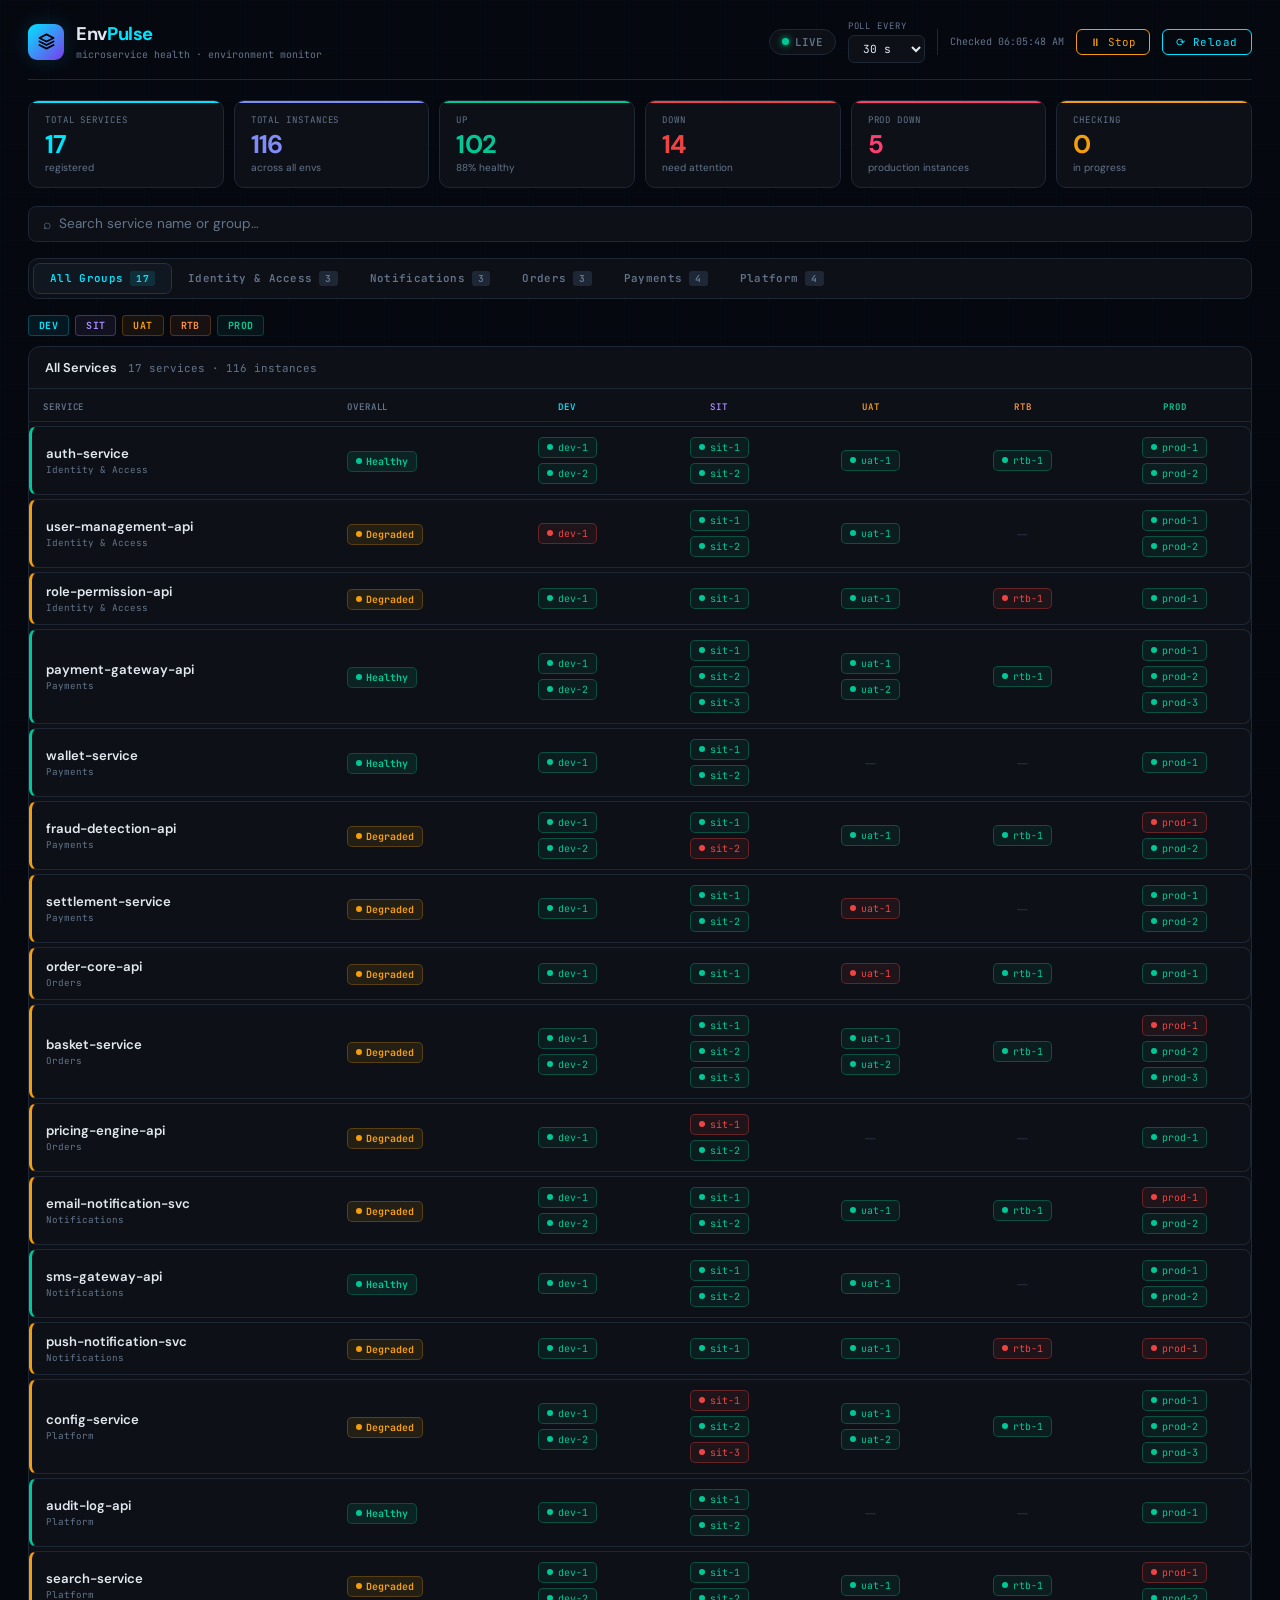
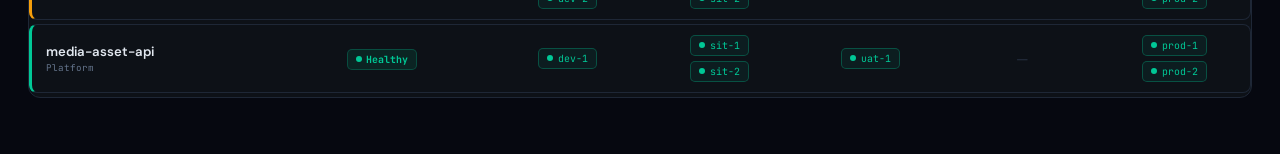
==== section/env.html @ 27e43177 "Create env.html" ====
<!DOCTYPE html>
<html lang="en">
<head>
  <meta charset="UTF-8"/>
  <meta name="viewport" content="width=device-width, initial-scale=1.0"/>
  <title>EnvPulse — Microservice Environment Dashboard</title>
  <link href="https://fonts.googleapis.com/css2?family=JetBrains+Mono:wght@400;500;600;700&family=DM+Sans:wght@300;400;500;700&display=swap" rel="stylesheet"/>
  <style>
/* ============================================================
   EnvPulse — Microservice Environment Dashboard
   env-dashboard.css
   ============================================================ */

/* ── Reset ──────────────────────────────────────────────── */
*, *::before, *::after { box-sizing: border-box; margin: 0; padding: 0; }

/* ── Design Tokens ──────────────────────────────────────── */
:root {
  --bg:       #060810;
  --surface:  #0d1117;
  --surface2: #111720;
  --surface3: #0a0e18;
  --border:   #1e2736;
  --border2:  #263142;
  --accent:   #00e5ff;
  --accent2:  #7c3aed;
  --success:  #00c896;
  --warn:     #f59e0b;
  --danger:   #ef4444;
  --critical: #ff3d71;
  --text:     #e2e8f0;
  --muted:    #64748b;
  --glow:     0 0 20px rgba(0,229,255,0.15);

  /* env accent colours */
  --dev:  #00e5ff;
  --sit:  #a78bfa;
  --uat:  #f59e0b;
  --rtb:  #fb923c;
  --prod: #00c896;
}

/* ── Base ───────────────────────────────────────────────── */
html { scroll-behavior: smooth; }
body {
  font-family: 'DM Sans', sans-serif;
  background: var(--bg);
  color: var(--text);
  min-height: 100vh;
  overflow-x: hidden;
}
body::before {
  content: ''; position: fixed; inset: 0;
  background-image:
    linear-gradient(rgba(0,229,255,0.016) 1px, transparent 1px),
    linear-gradient(90deg, rgba(0,229,255,0.016) 1px, transparent 1px);
  background-size: 48px 48px;
  pointer-events: none; z-index: 0;
}

/* ── Layout ─────────────────────────────────────────────── */
.page-wrapper {
  position: relative; z-index: 1;
  max-width: 1700px; margin: 0 auto;
  padding: 0 28px 56px;
}

/* ── Header ─────────────────────────────────────────────── */
header {
  display: flex; align-items: center; justify-content: space-between;
  padding: 20px 0 16px;
  border-bottom: 1px solid var(--border);
  margin-bottom: 20px;
  flex-wrap: wrap; gap: 12px;
}
.header-left  { display: flex; align-items: center; gap: 12px; }
.header-right { display: flex; align-items: center; gap: 12px; flex-wrap: wrap; }
.header-divider { width:1px; height:26px; background:var(--border); flex-shrink:0; }

.logo-mark {
  width: 36px; height: 36px; border-radius: 9px;
  background: linear-gradient(135deg, var(--accent), var(--accent2));
  display: flex; align-items: center; justify-content: center;
  color: #000; box-shadow: var(--glow); flex-shrink: 0;
}
h1 { font-size: 1.15rem; font-weight: 700; letter-spacing: -0.02em; }
h1 span { color: var(--accent); }
.header-subtitle {
  font-family: 'JetBrains Mono', monospace;
  font-size: 0.62rem; color: var(--muted); margin-top: 2px;
}

/* ── Live indicator ─────────────────────────────────────── */
.live-pill {
  display: flex; align-items: center; gap: 6px;
  font-family: 'JetBrains Mono', monospace;
  font-size: 0.68rem; font-weight: 600;
  padding: 5px 12px; border-radius: 100px;
  border: 1px solid var(--border);
  background: var(--surface); color: var(--muted);
}
.live-pill .dot {
  width: 7px; height: 7px; border-radius: 50%;
  background: var(--success); box-shadow: 0 0 6px var(--success);
  animation: livepulse 2s infinite;
}
.live-pill.polling .dot { background: var(--warn); box-shadow: 0 0 6px var(--warn); }
@keyframes livepulse { 0%,100%{opacity:1} 50%{opacity:.4} }

.last-updated {
  font-family: 'JetBrains Mono', monospace;
  font-size: 0.63rem; color: var(--muted); white-space: nowrap;
}

/* ── Buttons ────────────────────────────────────────────── */
.btn-refresh {
  font-family: 'JetBrains Mono', monospace; font-size: 0.68rem;
  padding: 5px 13px; border-radius: 6px;
  border: 1px solid var(--accent); background: transparent; color: var(--accent);
  cursor: pointer; transition: all 0.2s; letter-spacing: 0.05em;
}
.btn-refresh:hover    { background: rgba(0,229,255,0.08); box-shadow: var(--glow); }
.btn-refresh.spinning { opacity: 0.45; pointer-events: none; }

.btn-stop {
  font-family: 'JetBrains Mono', monospace; font-size: 0.68rem;
  padding: 5px 13px; border-radius: 6px;
  border: 1px solid var(--warn); background: transparent; color: var(--warn);
  cursor: pointer; transition: all 0.2s;
}
.btn-stop:hover { background: rgba(245,158,11,0.08); }

/* ── Interval select ────────────────────────────────────── */
.filter-group { display: flex; flex-direction: column; gap: 3px; }
.filter-label {
  font-family: 'JetBrains Mono', monospace;
  font-size: 0.56rem; letter-spacing: 0.1em;
  color: var(--muted); text-transform: uppercase;
}
.filter-select {
  background: var(--surface); border: 1px solid var(--border);
  border-radius: 6px; color: var(--text);
  font-family: 'JetBrains Mono', monospace;
  font-size: 0.7rem; padding: 5px 10px;
  outline: none; cursor: pointer;
}
.filter-select:focus { border-color: var(--accent); }

/* ── Summary Strip ──────────────────────────────────────── */
.summary-strip {
  display: grid;
  grid-template-columns: repeat(auto-fit, minmax(148px, 1fr));
  gap: 10px; margin-bottom: 18px;
}
.stat-card {
  background: var(--surface); border: 1px solid var(--border);
  border-radius: 10px; padding: 13px 16px;
  position: relative; overflow: hidden;
  transition: border-color 0.2s, transform 0.2s;
}
.stat-card:hover { border-color: var(--card-color, var(--accent)); transform: translateY(-1px); }
.stat-card::before {
  content: ''; position: absolute; top: 0; left: 0; right: 0; height: 2px;
  background: var(--card-color, var(--accent));
}
.stat-label {
  font-family: 'JetBrains Mono', monospace; font-size: 0.57rem;
  letter-spacing: 0.1em; text-transform: uppercase; color: var(--muted); margin-bottom: 6px;
}
.stat-value { font-size: 1.6rem; font-weight: 700; letter-spacing: -0.03em; line-height: 1; color: var(--card-color, var(--accent)); }
.stat-sub   { font-size: 0.63rem; color: var(--muted); margin-top: 3px; }

/* ── Search ─────────────────────────────────────────────── */
.search-bar {
  display: flex; align-items: center; gap: 8px;
  background: var(--surface); border: 1px solid var(--border);
  border-radius: 8px; padding: 8px 14px; margin-bottom: 16px;
}
.search-bar input {
  flex: 1; background: transparent; border: none; outline: none;
  color: var(--text); font-family: 'DM Sans', sans-serif; font-size: 0.85rem;
}
.search-bar input::placeholder { color: var(--muted); }
.si { color: var(--muted); font-size: 0.9rem; }

/* ── Group Tabs ─────────────────────────────────────────── */
.group-tabs-wrap {
  display: flex; align-items: center; gap: 0;
  background: var(--surface);
  border: 1px solid var(--border);
  border-radius: 10px; padding: 4px;
  margin-bottom: 16px;
  overflow-x: auto;
  scrollbar-width: none;
}
.group-tabs-wrap::-webkit-scrollbar { display: none; }

.group-tab {
  font-family: 'JetBrains Mono', monospace;
  font-size: 0.68rem; font-weight: 600;
  padding: 7px 16px; border-radius: 7px;
  border: none; background: transparent;
  color: var(--muted); cursor: pointer;
  transition: all 0.15s; white-space: nowrap;
  display: flex; align-items: center; gap: 7px;
  letter-spacing: 0.03em;
}
.group-tab:hover { color: var(--text); }
.group-tab.active {
  background: var(--surface2);
  color: var(--accent);
  border: 1px solid var(--border2);
}
.tab-count {
  font-size: 0.6rem; padding: 1px 6px; border-radius: 3px;
  background: var(--border); color: var(--muted);
  font-weight: 700;
}
.group-tab.active .tab-count {
  background: rgba(0,229,255,0.12); color: var(--accent);
}

/* ── Environment header strip ───────────────────────────── */
.env-header-strip {
  display: flex; gap: 6px; margin-bottom: 10px; flex-wrap: wrap;
}
.env-legend-chip {
  font-family: 'JetBrains Mono', monospace;
  font-size: 0.62rem; font-weight: 700;
  padding: 3px 10px; border-radius: 4px;
  border: 1px solid; letter-spacing: 0.04em;
}
.env-dev  { background: rgba(0,229,255,0.07);  border-color: rgba(0,229,255,0.25);  color: var(--dev);  }
.env-sit  { background: rgba(167,139,250,0.07); border-color: rgba(167,139,250,0.3); color: var(--sit);  }
.env-uat  { background: rgba(245,158,11,0.07); border-color: rgba(245,158,11,0.25); color: var(--uat);  }
.env-rtb  { background: rgba(251,146,60,0.07); border-color: rgba(251,146,60,0.25); color: var(--rtb);  }
.env-prod { background: rgba(0,200,150,0.07);  border-color: rgba(0,200,150,0.25);  color: var(--prod); }

/* ── Service Table ──────────────────────────────────────── */
.svc-table-wrap { overflow-x: auto; }

.svc-table {
  width: 100%;
  border-collapse: separate;
  border-spacing: 0 4px;
}

/* thead */
.svc-table thead tr th {
  font-family: 'JetBrains Mono', monospace;
  font-size: 0.57rem; letter-spacing: 0.1em; text-transform: uppercase;
  color: var(--muted); font-weight: 600;
  padding: 8px 14px;
  background: transparent;
  border-bottom: 1px solid var(--border);
  white-space: nowrap; text-align: left;
}
.svc-table thead tr th.env-col { text-align: center; }
.svc-table thead tr th.env-col-dev  { color: var(--dev);  }
.svc-table thead tr th.env-col-sit  { color: var(--sit);  }
.svc-table thead tr th.env-col-uat  { color: var(--uat);  }
.svc-table thead tr th.env-col-rtb  { color: var(--rtb);  }
.svc-table thead tr th.env-col-prod { color: var(--prod); }

/* tbody rows */
.svc-table tbody tr td {
  padding: 10px 14px;
  background: var(--surface);
  border-top: 1px solid var(--border);
  border-bottom: 1px solid var(--border);
  vertical-align: middle;
}
.svc-table tbody tr td:first-child {
  border-left: 1px solid var(--border);
  border-radius: 8px 0 0 8px;
  border-left-width: 3px;
}
.svc-table tbody tr td:last-child {
  border-right: 1px solid var(--border);
  border-radius: 0 8px 8px 0;
}
.svc-table tbody tr:hover td { background: var(--surface2); }

/* Left accent bar on row by overall health */
.svc-table tbody tr.row-healthy td:first-child  { border-left-color: var(--success); }
.svc-table tbody tr.row-degraded td:first-child  { border-left-color: var(--warn); }
.svc-table tbody tr.row-down td:first-child      { border-left-color: var(--danger); }
.svc-table tbody tr.row-unknown td:first-child   { border-left-color: var(--border2); }

/* ── Service name cell ──────────────────────────────────── */
.svc-name-cell { min-width: 200px; }
.svc-name {
  font-weight: 600; font-size: 0.82rem; color: var(--text);
  white-space: nowrap;
}
.svc-group-tag {
  font-family: 'JetBrains Mono', monospace;
  font-size: 0.58rem; color: var(--muted); margin-top: 2px;
}

/* ── Overall health badge ───────────────────────────────── */
.overall-badge {
  font-family: 'JetBrains Mono', monospace;
  font-size: 0.62rem; font-weight: 700;
  padding: 3px 8px; border-radius: 5px;
  display: inline-flex; align-items: center; gap: 4px;
  white-space: nowrap;
}
.badge-healthy  { background: rgba(0,200,150,0.1);  color: var(--success); border: 1px solid rgba(0,200,150,0.25); }
.badge-degraded { background: rgba(245,158,11,0.1); color: var(--warn);    border: 1px solid rgba(245,158,11,0.25); }
.badge-down     { background: rgba(239,68,68,0.1);  color: var(--danger);  border: 1px solid rgba(239,68,68,0.25); }
.badge-unknown  { background: rgba(100,116,139,0.1);color: var(--muted);   border: 1px solid rgba(100,116,139,0.2); }
.badge-dot      { width: 6px; height: 6px; border-radius: 50%; background: currentColor; }
.badge-healthy .badge-dot  { animation: livepulse 2s infinite; }
.badge-degraded .badge-dot { animation: livepulse 1.5s infinite; }

/* ── Environment instance column ────────────────────────── */
.env-col { min-width: 100px; text-align: center; }

.instance-stack {
  display: flex; flex-direction: column; gap: 5px;
  align-items: center; justify-content: center;
}

.instance-chip {
  display: inline-flex; align-items: center; gap: 5px;
  font-family: 'JetBrains Mono', monospace;
  font-size: 0.62rem; padding: 3px 8px;
  border-radius: 5px; border: 1px solid;
  white-space: nowrap; cursor: pointer;
  transition: all 0.15s;
  position: relative;
}

/* instance health states */
.inst-up {
  background: rgba(0,200,150,0.07);
  border-color: rgba(0,200,150,0.3);
  color: var(--success);
}
.inst-up:hover { background: rgba(0,200,150,0.15); }

.inst-down {
  background: rgba(239,68,68,0.08);
  border-color: rgba(239,68,68,0.35);
  color: var(--danger);
}
.inst-down:hover { background: rgba(239,68,68,0.15); }

.inst-checking {
  background: rgba(245,158,11,0.07);
  border-color: rgba(245,158,11,0.3);
  color: var(--warn);
}

.inst-unknown {
  background: rgba(100,116,139,0.07);
  border-color: rgba(100,116,139,0.2);
  color: var(--muted);
}

/* status dot inside chip */
.inst-dot {
  width: 6px; height: 6px; border-radius: 50%;
  background: currentColor; flex-shrink: 0;
}
.inst-up .inst-dot { animation: livepulse 2s infinite; }
.inst-checking .inst-dot { animation: spin 1s linear infinite; border-radius: 0; width: 8px; height: 8px; border: 1.5px solid currentColor; border-top-color: transparent; background: transparent; }

.env-none { color: var(--border2); font-size: 0.9rem; }

/* ── Tooltip ─────────────────────────────────────────────── */
.tooltip-wrap { position: relative; display: inline-flex; }
.tooltip-box {
  display: none;
  position: absolute; bottom: calc(100% + 6px); left: 50%;
  transform: translateX(-50%);
  background: var(--surface2); border: 1px solid var(--border2);
  border-radius: 6px; padding: 7px 10px;
  white-space: nowrap; z-index: 100;
  box-shadow: 0 4px 20px rgba(0,0,0,0.4);
  pointer-events: none;
}
.tooltip-wrap:hover .tooltip-box { display: block; }
.tooltip-name { font-family: 'JetBrains Mono', monospace; font-size: 0.65rem; color: var(--text); font-weight: 600; margin-bottom: 3px; }
.tooltip-url  { font-family: 'JetBrains Mono', monospace; font-size: 0.6rem; color: var(--muted); }
.tooltip-status { font-family: 'JetBrains Mono', monospace; font-size: 0.62rem; margin-top: 3px; }
.tooltip-ok  { color: var(--success); }
.tooltip-err { color: var(--danger);  }
.tooltip-chk { color: var(--warn);    }

/* ── Empty / Loading / Error states ─────────────────────── */
.state-overlay {
  display: flex; flex-direction: column;
  align-items: center; justify-content: center;
  min-height: 280px; gap: 12px;
  color: var(--muted); font-family: 'JetBrains Mono', monospace; font-size: 0.74rem;
}
.spinner {
  width: 24px; height: 24px;
  border: 2px solid var(--border); border-top-color: var(--accent);
  border-radius: 50%; animation: spin 0.7s linear infinite;
}
.retry-btn {
  font-family: 'JetBrains Mono', monospace; font-size: 0.68rem;
  padding: 5px 14px; border-radius: 6px;
  border: 1px solid var(--danger); background: transparent; color: var(--danger); cursor: pointer;
}
.retry-btn:hover { background: rgba(239,68,68,0.08); }

/* ── Table container panel ──────────────────────────────── */
.table-panel {
  background: var(--surface); border: 1px solid var(--border);
  border-radius: 12px; overflow: hidden;
}
.table-toolbar {
  display: flex; align-items: center; justify-content: space-between;
  padding: 12px 16px; border-bottom: 1px solid var(--border);
  flex-wrap: wrap; gap: 8px;
}
.toolbar-title { font-size: 0.8rem; font-weight: 600; color: var(--text); }
.toolbar-title span {
  font-family: 'JetBrains Mono', monospace;
  font-size: 0.68rem; color: var(--muted); font-weight: 400; margin-left: 8px;
}

/* ── Animations ─────────────────────────────────────────── */
@keyframes spin     { to { transform: rotate(360deg); } }
@keyframes rowIn    { from { opacity:0; transform:translateY(5px); } to { opacity:1; transform:none; } }
.svc-table tbody tr { animation: rowIn 0.25s ease both; }

/* ── Responsive ─────────────────────────────────────────── */
@media (max-width: 768px) {
  .page-wrapper { padding: 0 12px 36px; }
  h1 { font-size: 1rem; }
  .stat-value { font-size: 1.35rem; }
}
  </style>
</head>
<body>
<div class="page-wrapper">

  <!-- Header -->
  <header>
    <div class="header-left">
      <div class="logo-mark">
        <svg width="17" height="17" viewBox="0 0 24 24" fill="none" stroke="currentColor" stroke-width="2.5" stroke-linecap="round" stroke-linejoin="round">
          <path d="M12 2L2 7l10 5 10-5-10-5z"/><path d="M2 17l10 5 10-5"/><path d="M2 12l10 5 10-5"/>
        </svg>
      </div>
      <div>
        <h1>Env<span>Pulse</span></h1>
        <div class="header-subtitle">microservice health · environment monitor</div>
      </div>
    </div>
    <div class="header-right">
      <!-- Live pill -->
      <div class="live-pill" id="livePill">
        <span class="dot"></span><span id="liveLabel">LIVE</span>
      </div>

      <!-- Poll interval -->
      <div class="filter-group">
        <label class="filter-label" for="intervalSelect">POLL EVERY</label>
        <select id="intervalSelect" class="filter-select">
          <option value="15000">15 s</option>
          <option value="30000" selected>30 s</option>
          <option value="60000">60 s</option>
          <option value="120000">2 min</option>
          <option value="300000">5 min</option>
        </select>
      </div>

      <div class="header-divider"></div>
      <div class="last-updated" id="lastUpdated">—</div>

      <!-- Poll toggle -->
      <button class="btn-refresh" id="pollToggleBtn" onclick="togglePolling()">⏸ Stop</button>
      <!-- Manual refresh (re-fetches registry) -->
      <button class="btn-refresh" id="refreshBtn" onclick="loadData()">⟳ Reload</button>
    </div>
  </header>

  <!-- Summary cards -->
  <div class="summary-strip" id="summaryStrip"></div>

  <!-- Search -->
  <div class="search-bar">
    <span class="si">⌕</span>
    <input type="text" placeholder="Search service name or group…" oninput="onSearch(this.value)"/>
  </div>

  <!-- Group tabs -->
  <div class="group-tabs-wrap" id="groupTabs">
    <!-- populated by JS -->
  </div>

  <!-- Env legend -->
  <div class="env-header-strip">
    <span class="env-legend-chip env-dev">DEV</span>
    <span class="env-legend-chip env-sit">SIT</span>
    <span class="env-legend-chip env-uat">UAT</span>
    <span class="env-legend-chip env-rtb">RTB</span>
    <span class="env-legend-chip env-prod">PROD</span>
  </div>

  <!-- Table panel -->
  <div id="tablePanel" class="table-panel">
    <div class="state-overlay">
      <div class="spinner"></div>
      <div>Loading service registry…</div>
    </div>
  </div>

</div>
<script>
/* ============================================================
   EnvPulse — Microservice Environment Dashboard
   env-dashboard.js

   Sections:
     1. State & constants
     2. Mock registry API      ← swap for real fetch
     3. Health polling engine
     4. Utilities
     5. Summary strip
     6. Group tabs
     7. Service table renderer
     8. Filters & search
     9. Data loading & init
   ============================================================ */
'use strict';

/* ----------------------------------------------------------
   1. STATE & CONSTANTS
   ---------------------------------------------------------- */
/** Full registry of services from the server API */
let registry       = [];
/** health map: key = `${serviceId}:${env}:${instanceName}` → { status, latencyMs, checkedAt, error } */
const healthMap    = {};
/** Currently selected group tab */
let activeGroup    = '__ALL__';
/** Live search query */
let searchQuery    = '';
/** Polling interval handle */
let pollHandle     = null;
/** Are we currently polling? */
let polling        = false;

const ENV_ORDER = ['dev', 'sit', 'uat', 'rtb', 'prod'];
const ENV_COLOR = { dev:'var(--dev)', sit:'var(--sit)', uat:'var(--uat)', rtb:'var(--rtb)', prod:'var(--prod)' };
const ENV_CLS   = { dev:'env-dev',  sit:'env-sit',  uat:'env-uat',  rtb:'env-rtb',  prod:'env-prod' };

/* ----------------------------------------------------------
   2. MOCK REGISTRY API
   ──────────────────────────────────────────────────────────
   In production replace mockRegistryResponse() with:

     const res = await fetch('/api/services/registry');
     if (!res.ok) throw new Error(`HTTP ${res.status}`);
     return await res.json();

   Expected response shape:
   {
     meta: { fetchedAt: ISO string }
     services: [{
       id:           string,         // unique key
       apiName:      string,         // display name
       apiGroup:     string,         // tab grouping
       instances: [{
         env:          string,       // 'dev'|'sit'|'uat'|'rtb'|'prod'
         instanceName: string,       // e.g. "dev-1", "sit-b"
         healthUrl:    string,       // GET → 200 means healthy
       }]
     }]
   }
   ---------------------------------------------------------- */
function mockRegistryResponse() {
  const svcDefs = [
    /* ── Identity & Access ──────────────────────────────── */
    { id:'iam-auth',    name:'auth-service',          group:'Identity & Access' },
    { id:'iam-user',    name:'user-management-api',   group:'Identity & Access' },
    { id:'iam-role',    name:'role-permission-api',   group:'Identity & Access' },
    /* ── Payments ───────────────────────────────────────── */
    { id:'pay-gateway', name:'payment-gateway-api',   group:'Payments' },
    { id:'pay-wallet',  name:'wallet-service',        group:'Payments' },
    { id:'pay-fraud',   name:'fraud-detection-api',   group:'Payments' },
    { id:'pay-settle',  name:'settlement-service',    group:'Payments' },
    /* ── Orders ─────────────────────────────────────────── */
    { id:'ord-core',    name:'order-core-api',        group:'Orders' },
    { id:'ord-basket',  name:'basket-service',        group:'Orders' },
    { id:'ord-pricing', name:'pricing-engine-api',    group:'Orders' },
    /* ── Notifications ──────────────────────────────────── */
    { id:'notif-email', name:'email-notification-svc',group:'Notifications' },
    { id:'notif-sms',   name:'sms-gateway-api',       group:'Notifications' },
    { id:'notif-push',  name:'push-notification-svc', group:'Notifications' },
    /* ── Platform ───────────────────────────────────────── */
    { id:'plat-config', name:'config-service',        group:'Platform' },
    { id:'plat-audit',  name:'audit-log-api',         group:'Platform' },
    { id:'plat-search', name:'search-service',        group:'Platform' },
    { id:'plat-media',  name:'media-asset-api',       group:'Platform' },
  ];

  // Each service gets a different spread of environments & instances
  const envProfiles = [
    { dev:2, sit:2, uat:1, rtb:1, prod:2 },
    { dev:1, sit:2, uat:1, rtb:0, prod:2 },
    { dev:1, sit:1, uat:1, rtb:1, prod:1 },
    { dev:2, sit:3, uat:2, rtb:1, prod:3 },
    { dev:1, sit:2, uat:0, rtb:0, prod:1 },
  ];
  const suffixes = ['1','2','3','a','b','c','x'];

  const services = svcDefs.map((s, i) => {
    const profile   = envProfiles[i % envProfiles.length];
    const instances = [];
    ENV_ORDER.forEach(env => {
      const count = profile[env] || 0;
      for (let n = 0; n < count; n++) {
        instances.push({
          env,
          instanceName: `${env}-${suffixes[n]}`,
          healthUrl: `https://internal.api/${env}/${s.id}/${suffixes[n]}/health`,
        });
      }
    });
    return { id: s.id, apiName: s.name, apiGroup: s.group, instances };
  });

  return { meta: { fetchedAt: new Date().toISOString() }, services };
}

/* ----------------------------------------------------------
   3. HEALTH POLLING ENGINE
   ──────────────────────────────────────────────────────────
   In production:
   - Replace simulateHealthCheck() with a real fetch() to each healthUrl
   - OR hit a backend aggregator endpoint that batches all health checks
     and returns the healthMap object directly (recommended for CORS)
   ---------------------------------------------------------- */

/**
 * Simulates a health check. Replace with:
 *   const t0  = Date.now();
 *   const res = await fetch(url, { signal: AbortSignal.timeout(5000) });
 *   return { ok: res.ok, latencyMs: Date.now() - t0 };
 */
async function simulateHealthCheck(url) {
  // randomise a realistic latency and occasional failures
  const latency = 30 + Math.floor(Math.random() * 280);
  await new Promise(r => setTimeout(r, latency));
  const rand = Math.random();
  if (rand < 0.06)  return { ok: false, latencyMs: latency, error: 'Connection refused' };
  if (rand < 0.10)  return { ok: false, latencyMs: latency, error: 'Timeout' };
  return { ok: true, latencyMs: latency };
}

/** Run a single health check and update the healthMap */
async function checkInstance(serviceId, env, instanceName, healthUrl) {
  const key = `${serviceId}:${env}:${instanceName}`;
  healthMap[key] = { status: 'checking', latencyMs: null, checkedAt: null, error: null };

  try {
    const result = await simulateHealthCheck(healthUrl);
    healthMap[key] = {
      status:    result.ok ? 'up' : 'down',
      latencyMs: result.latencyMs,
      checkedAt: new Date().toISOString(),
      error:     result.error || null,
    };
  } catch (err) {
    healthMap[key] = { status: 'down', latencyMs: null, checkedAt: new Date().toISOString(), error: err.message };
  }
}

/** Poll all instances concurrently, then re-render */
async function pollAll() {
  if (!registry.length) return;
  document.getElementById('livePill').classList.add('polling');

  const checks = registry.flatMap(svc =>
    svc.instances.map(inst =>
      checkInstance(svc.id, inst.env, inst.instanceName, inst.healthUrl)
    )
  );

  await Promise.allSettled(checks);

  document.getElementById('livePill').classList.remove('polling');
  document.getElementById('lastUpdated').textContent =
    'Checked ' + new Date().toLocaleTimeString([], { hour:'2-digit', minute:'2-digit', second:'2-digit' });

  renderSummary(registry);
  renderActiveGroup();
}

function startPolling(intervalMs) {
  stopPolling();
  polling = true;
  updatePollControls();
  pollAll(); // immediate first run
  pollHandle = setInterval(pollAll, intervalMs);
}

function stopPolling() {
  if (pollHandle) clearInterval(pollHandle);
  pollHandle = null;
  polling = false;
  updatePollControls();
}

function togglePolling() {
  if (polling) { stopPolling(); } else { startPolling(getIntervalMs()); }
}

function getIntervalMs() {
  return parseInt(document.getElementById('intervalSelect').value, 10) || 30000;
}

function updatePollControls() {
  const pill = document.getElementById('livePill');
  const btn  = document.getElementById('pollToggleBtn');
  if (polling) {
    pill.querySelector('.dot').style.background = '';
    btn.textContent = '⏸ Stop';
    btn.className   = 'btn-stop';
  } else {
    pill.querySelector('.dot').style.background = 'var(--muted)';
    btn.textContent = '▶ Poll';
    btn.className   = 'btn-refresh';
  }
}

/* ----------------------------------------------------------
   4. UTILITIES
   ---------------------------------------------------------- */
function healthKey(serviceId, env, instanceName) {
  return `${serviceId}:${env}:${instanceName}`;
}

function getHealth(serviceId, env, instanceName) {
  return healthMap[healthKey(serviceId, env, instanceName)] || { status: 'unknown' };
}

/** Compute overall row health from all instances */
function rowHealth(svc) {
  const statuses = svc.instances.map(i => getHealth(svc.id, i.env, i.instanceName).status);
  if (statuses.every(s => s === 'unknown' || s === 'checking')) return 'unknown';
  if (statuses.some(s => s === 'down'))     return statuses.every(s => s === 'down') ? 'down' : 'degraded';
  if (statuses.some(s => s === 'checking')) return 'degraded';
  return 'healthy';
}

function rowHealthCls(h) {
  return { healthy:'row-healthy', degraded:'row-degraded', down:'row-down', unknown:'row-unknown' }[h] || 'row-unknown';
}

function overallBadgeHtml(h) {
  const map = {
    healthy:  `<span class="overall-badge badge-healthy"><span class="badge-dot"></span>Healthy</span>`,
    degraded: `<span class="overall-badge badge-degraded"><span class="badge-dot"></span>Degraded</span>`,
    down:     `<span class="overall-badge badge-down"><span class="badge-dot"></span>Down</span>`,
    unknown:  `<span class="overall-badge badge-unknown"><span class="badge-dot"></span>Unknown</span>`,
  };
  return map[h] || map.unknown;
}

/* ----------------------------------------------------------
   5. SUMMARY STRIP
   ---------------------------------------------------------- */
function renderSummary(services) {
  const allInst    = services.flatMap(s => s.instances.map(i => getHealth(s.id, i.env, i.instanceName)));
  const total      = allInst.length;
  const up         = allInst.filter(h => h.status === 'up').length;
  const down       = allInst.filter(h => h.status === 'down').length;
  const checking   = allInst.filter(h => h.status === 'checking').length;
  const pct        = total ? Math.round((up / total) * 100) : 0;

  // Group-level health for prod
  const prodInst   = services.flatMap(s => s.instances.filter(i => i.env === 'prod').map(i => getHealth(s.id, i.env, i.instanceName)));
  const prodDown   = prodInst.filter(h => h.status === 'down').length;

  const cards = [
    { label:'TOTAL SERVICES',  value: services.length,        sub:'registered',                    color:'var(--accent)'  },
    { label:'TOTAL INSTANCES', value: total,                  sub:'across all envs',               color:'#818cf8'        },
    { label:'UP',              value: up,                     sub:`${pct}% healthy`,               color:'var(--success)' },
    { label:'DOWN',            value: down,                   sub:'need attention',                 color: down  ? 'var(--danger)' : 'var(--success)' },
    { label:'PROD DOWN',       value: prodDown,               sub:'production instances',           color: prodDown ? 'var(--critical)' : 'var(--success)' },
    { label:'CHECKING',        value: checking,               sub:'in progress',                   color:'var(--warn)'    },
  ];
  document.getElementById('summaryStrip').innerHTML = cards.map(c => `
    <div class="stat-card" style="--card-color:${c.color}">
      <div class="stat-label">${c.label}</div>
      <div class="stat-value">${c.value}</div>
      <div class="stat-sub">${c.sub}</div>
    </div>`).join('');
}

/* ----------------------------------------------------------
   6. GROUP TABS
   ---------------------------------------------------------- */
function renderGroupTabs(services) {
  const groups = ['__ALL__', ...new Set(services.map(s => s.apiGroup).sort())];
  const tabsEl = document.getElementById('groupTabs');
  tabsEl.innerHTML = groups.map(g => {
    const label = g === '__ALL__' ? 'All Groups' : g;
    const count = g === '__ALL__' ? services.length : services.filter(s => s.apiGroup === g).length;
    const act   = g === activeGroup ? 'active' : '';
    return `<button class="group-tab ${act}" onclick="setGroup('${g}')">${label}<span class="tab-count">${count}</span></button>`;
  }).join('');
}

function setGroup(group) {
  activeGroup = group;
  renderGroupTabs(registry);
  renderActiveGroup();
}

/* ----------------------------------------------------------
   7. SERVICE TABLE RENDERER
   ---------------------------------------------------------- */
function renderActiveGroup() {
  let services = activeGroup === '__ALL__'
    ? registry
    : registry.filter(s => s.apiGroup === activeGroup);

  if (searchQuery) {
    const q = searchQuery.toLowerCase();
    services = services.filter(s =>
      s.apiName.toLowerCase().includes(q) || s.apiGroup.toLowerCase().includes(q)
    );
  }

  // Determine which env columns exist in this view
  const presentEnvs = ENV_ORDER.filter(env =>
    services.some(s => s.instances.some(i => i.env === env))
  );

  renderServiceTable(services, presentEnvs);
}

function renderServiceTable(services, envCols) {
  const container = document.getElementById('tablePanel');

  if (!services.length) {
    container.innerHTML = `<div class="state-overlay"><div style="font-size:2rem;opacity:.3">⌀</div><div>No services match your filter</div></div>`;
    return;
  }

  // Column headers
  const envHeaders = envCols.map(env =>
    `<th class="env-col env-col-${env}">${env.toUpperCase()}</th>`
  ).join('');

  const thead = `<thead><tr>
    <th>Service</th>
    <th>Overall</th>
    ${envHeaders}
  </tr></thead>`;

  // Rows
  const tbody = services.map((svc, idx) => {
    const rh = rowHealth(svc);

    const envCells = envCols.map(env => {
      const instances = svc.instances.filter(i => i.env === env);
      if (!instances.length) {
        return `<td class="env-col"><span class="env-none">—</span></td>`;
      }
      const chips = instances.map(inst => instanceChipHtml(svc, inst)).join('');
      return `<td class="env-col"><div class="instance-stack">${chips}</div></td>`;
    }).join('');

    return `<tr class="${rowHealthCls(rh)}" style="animation-delay:${idx * 20}ms">
      <td class="svc-name-cell">
        <div class="svc-name">${svc.apiName}</div>
        <div class="svc-group-tag">${svc.apiGroup}</div>
      </td>
      <td>${overallBadgeHtml(rh)}</td>
      ${envCells}
    </tr>`;
  }).join('');

  // Count for toolbar
  const totalInst = services.flatMap(s => s.instances).length;

  container.innerHTML = `
    <div class="table-toolbar">
      <div class="toolbar-title">
        ${activeGroup === '__ALL__' ? 'All Services' : activeGroup}
        <span>${services.length} service${services.length !== 1 ? 's' : ''} · ${totalInst} instances</span>
      </div>
    </div>
    <div class="svc-table-wrap">
      <table class="svc-table">
        ${thead}
        <tbody>${tbody}</tbody>
      </table>
    </div>`;
}

function instanceChipHtml(svc, inst) {
  const h      = getHealth(svc.id, inst.env, inst.instanceName);
  const status = h.status || 'unknown';
  const cls    = { up:'inst-up', down:'inst-down', checking:'inst-checking', unknown:'inst-unknown' }[status] || 'inst-unknown';
  const icon   = { up:'●', down:'●', checking:'◌', unknown:'○' }[status] || '○';

  const latency = h.latencyMs != null ? `${h.latencyMs}ms` : '—';
  const checkedAt = h.checkedAt ? new Date(h.checkedAt).toLocaleTimeString([], {hour:'2-digit',minute:'2-digit',second:'2-digit'}) : 'not yet';

  return `
    <div class="tooltip-wrap">
      <span class="instance-chip ${cls}">
        <span class="inst-dot"></span>
        ${inst.instanceName}
      </span>
      <div class="tooltip-box">
        <div class="tooltip-name">${inst.instanceName}</div>
        <div class="tooltip-url">${inst.healthUrl}</div>
        <div class="tooltip-status ${status === 'up' ? 'tooltip-ok' : status === 'down' ? 'tooltip-err' : 'tooltip-chk'}">
          ${status.toUpperCase()}${h.latencyMs != null ? ` · ${latency}` : ''}
        </div>
        <div class="tooltip-url">checked: ${checkedAt}</div>
        ${h.error ? `<div class="tooltip-status tooltip-err">${h.error}</div>` : ''}
      </div>
    </div>`;
}

/* ----------------------------------------------------------
   8. FILTERS & SEARCH
   ---------------------------------------------------------- */
function onSearch(val) {
  searchQuery = val;
  renderActiveGroup();
}

/* ----------------------------------------------------------
   9. DATA LOADING & INIT
   ---------------------------------------------------------- */
async function loadData() {
  document.getElementById('refreshBtn').classList.add('spinning');
  try {
    await new Promise(r => setTimeout(r, 500));
    const json = mockRegistryResponse(); // ← replace with real fetch()

    registry = json.services;
    renderSummary(registry);
    renderGroupTabs(registry);
    renderActiveGroup();

    document.getElementById('lastUpdated').textContent =
      'Loaded ' + new Date().toLocaleTimeString([], { hour:'2-digit', minute:'2-digit', second:'2-digit' });

    // Auto-start polling
    startPolling(getIntervalMs());

  } catch(err) {
    document.getElementById('tablePanel').innerHTML = `
      <div class="state-overlay">
        <div style="font-size:2rem">⚠</div>
        <div style="color:var(--danger)">Failed to load registry</div>
        <div style="color:var(--muted);font-size:0.65rem">${err.message}</div>
        <button class="retry-btn" onclick="loadData()">↺ Retry</button>
      </div>`;
  } finally {
    document.getElementById('refreshBtn').classList.remove('spinning');
  }
}

document.addEventListener('DOMContentLoaded', () => {
  document.getElementById('intervalSelect').addEventListener('change', () => {
    if (polling) startPolling(getIntervalMs()); // restart with new interval
  });
  loadData();
});
</script>
</body>
</html>
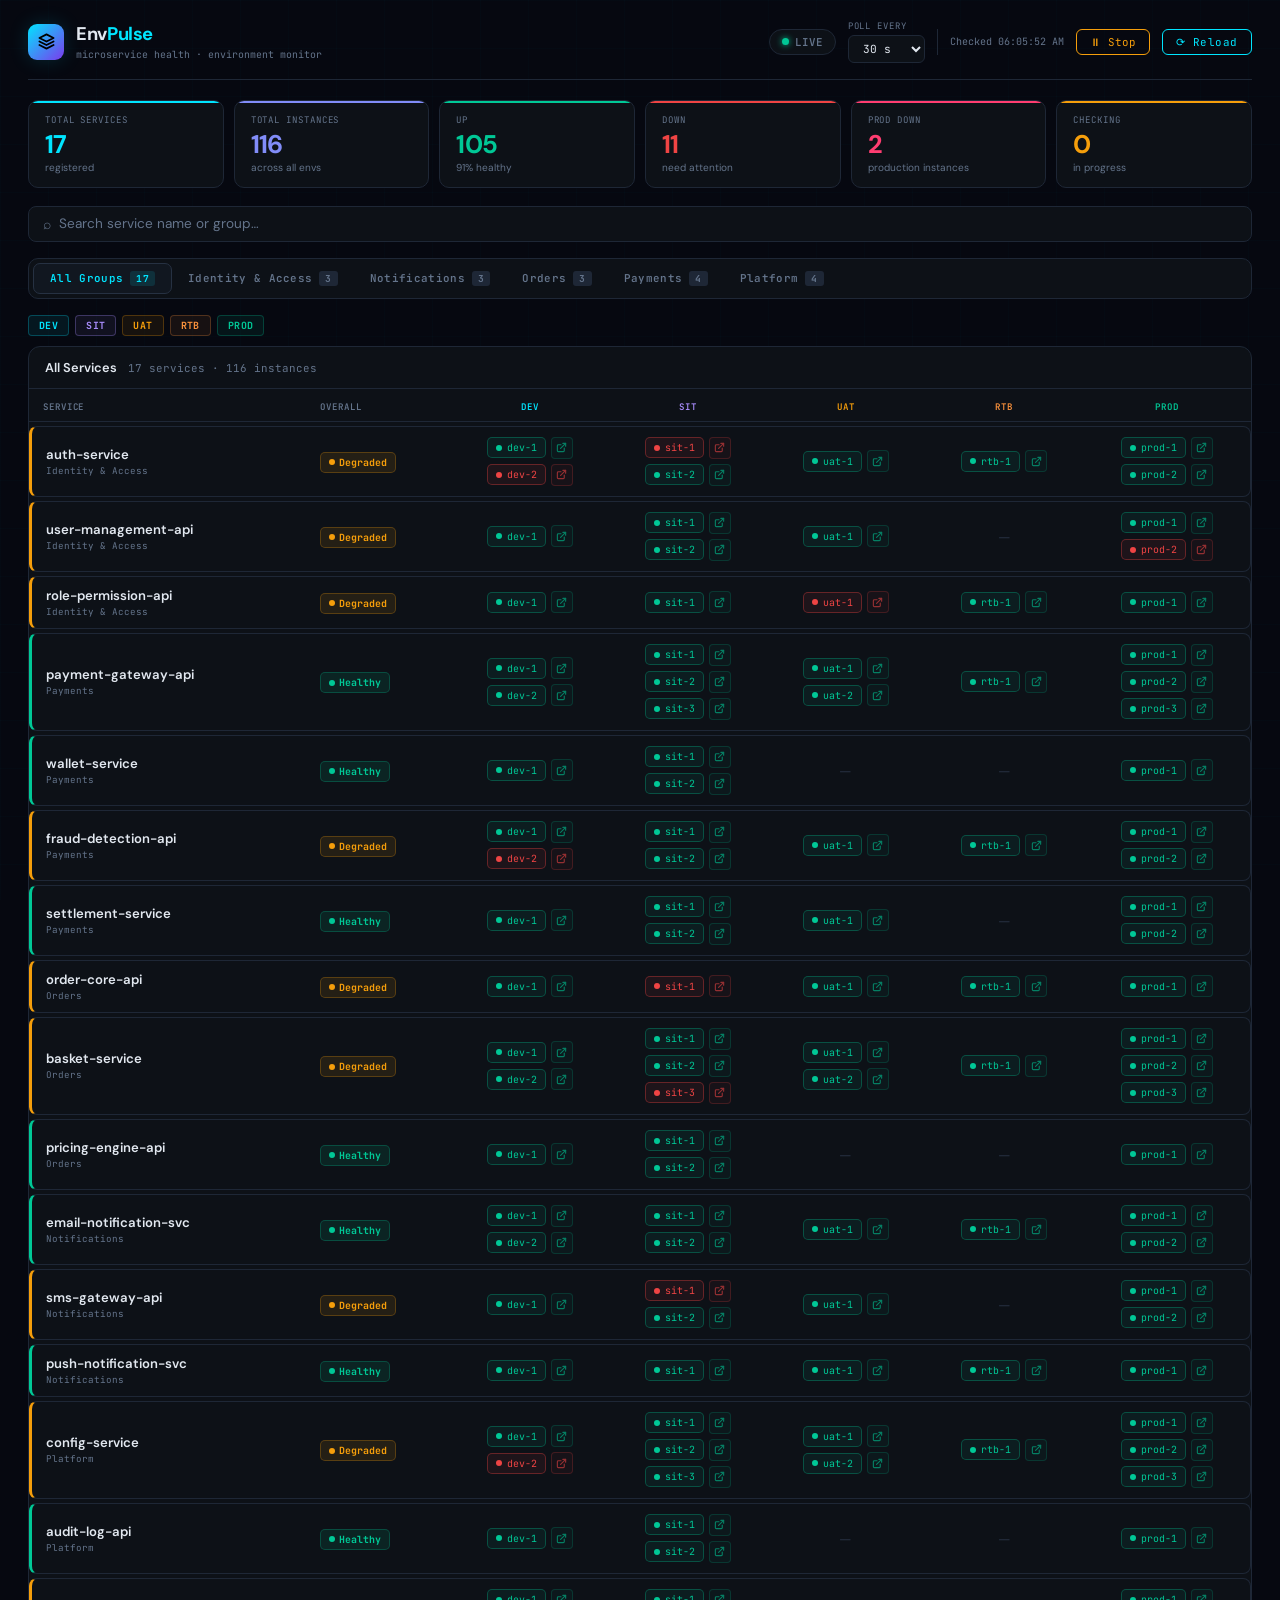
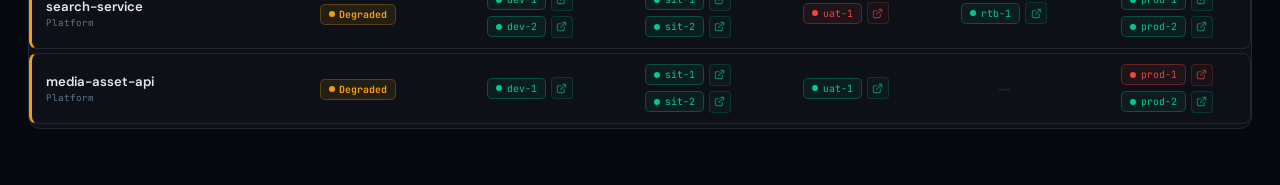
==== commit 9dd5f0f0: "Update env.html" ====
--- a/section/env.html
+++ b/section/env.html
@@ -369,6 +369,25 @@
 
 .env-none { color: var(--border2); font-size: 0.9rem; }
 
+/* ── Instance row (chip + link side by side) ────────────── */
+.instance-row {
+  display: flex; align-items: center; gap: 5px;
+}
+.health-link {
+  display: inline-flex; align-items: center; justify-content: center;
+  width: 22px; height: 22px; border-radius: 4px;
+  border: 1px solid; flex-shrink: 0;
+  text-decoration: none; transition: all 0.15s;
+  opacity: 0.6;
+}
+.health-link:hover          { opacity: 1; transform: scale(1.1); }
+.health-link.inst-up        { border-color: rgba(0,200,150,0.3);    color: var(--success); }
+.health-link.inst-up:hover  { background: rgba(0,200,150,0.12); }
+.health-link.inst-down      { border-color: rgba(239,68,68,0.35);   color: var(--danger);  }
+.health-link.inst-down:hover{ background: rgba(239,68,68,0.12); }
+.health-link.inst-checking  { border-color: rgba(245,158,11,0.3);   color: var(--warn);    }
+.health-link.inst-unknown   { border-color: rgba(100,116,139,0.2);  color: var(--muted);   }
+
 /* ── Tooltip ─────────────────────────────────────────────── */
 .tooltip-wrap { position: relative; display: inline-flex; }
 .tooltip-box {
@@ -439,8 +458,6 @@
 </head>
 <body>
 <div class="page-wrapper">
-
-  <!-- Header -->
   <header>
     <div class="header-left">
       <div class="logo-mark">
@@ -454,12 +471,7 @@
       </div>
     </div>
     <div class="header-right">
-      <!-- Live pill -->
-      <div class="live-pill" id="livePill">
-        <span class="dot"></span><span id="liveLabel">LIVE</span>
-      </div>
-
-      <!-- Poll interval -->
+      <div class="live-pill" id="livePill"><span class="dot"></span><span id="liveLabel">LIVE</span></div>
       <div class="filter-group">
         <label class="filter-label" for="intervalSelect">POLL EVERY</label>
         <select id="intervalSelect" class="filter-select">
@@ -470,32 +482,22 @@
           <option value="300000">5 min</option>
         </select>
       </div>
-
       <div class="header-divider"></div>
       <div class="last-updated" id="lastUpdated">—</div>
-
-      <!-- Poll toggle -->
       <button class="btn-refresh" id="pollToggleBtn" onclick="togglePolling()">⏸ Stop</button>
-      <!-- Manual refresh (re-fetches registry) -->
       <button class="btn-refresh" id="refreshBtn" onclick="loadData()">⟳ Reload</button>
     </div>
   </header>
 
-  <!-- Summary cards -->
   <div class="summary-strip" id="summaryStrip"></div>
 
-  <!-- Search -->
   <div class="search-bar">
     <span class="si">⌕</span>
     <input type="text" placeholder="Search service name or group…" oninput="onSearch(this.value)"/>
   </div>
 
-  <!-- Group tabs -->
-  <div class="group-tabs-wrap" id="groupTabs">
-    <!-- populated by JS -->
-  </div>
-
-  <!-- Env legend -->
+  <div class="group-tabs-wrap" id="groupTabs"></div>
+
   <div class="env-header-strip">
     <span class="env-legend-chip env-dev">DEV</span>
     <span class="env-legend-chip env-sit">SIT</span>
@@ -504,14 +506,9 @@
     <span class="env-legend-chip env-prod">PROD</span>
   </div>
 
-  <!-- Table panel -->
   <div id="tablePanel" class="table-panel">
-    <div class="state-overlay">
-      <div class="spinner"></div>
-      <div>Loading service registry…</div>
-    </div>
+    <div class="state-overlay"><div class="spinner"></div><div>Loading service registry…</div></div>
   </div>
-
 </div>
 <script>
 /* ============================================================
@@ -900,29 +897,38 @@
 }
 
 function instanceChipHtml(svc, inst) {
-  const h      = getHealth(svc.id, inst.env, inst.instanceName);
-  const status = h.status || 'unknown';
-  const cls    = { up:'inst-up', down:'inst-down', checking:'inst-checking', unknown:'inst-unknown' }[status] || 'inst-unknown';
-  const icon   = { up:'●', down:'●', checking:'◌', unknown:'○' }[status] || '○';
-
-  const latency = h.latencyMs != null ? `${h.latencyMs}ms` : '—';
-  const checkedAt = h.checkedAt ? new Date(h.checkedAt).toLocaleTimeString([], {hour:'2-digit',minute:'2-digit',second:'2-digit'}) : 'not yet';
+  const h         = getHealth(svc.id, inst.env, inst.instanceName);
+  const status    = h.status || 'unknown';
+  const cls       = { up:'inst-up', down:'inst-down', checking:'inst-checking', unknown:'inst-unknown' }[status] || 'inst-unknown';
+  const latency   = h.latencyMs != null ? `${h.latencyMs}ms` : '—';
+  const checkedAt = h.checkedAt
+    ? new Date(h.checkedAt).toLocaleTimeString([], { hour:'2-digit', minute:'2-digit', second:'2-digit' })
+    : 'not yet';
+  const statusCls = status === 'up' ? 'tooltip-ok' : status === 'down' ? 'tooltip-err' : 'tooltip-chk';
 
   return `
-    <div class="tooltip-wrap">
-      <span class="instance-chip ${cls}">
-        <span class="inst-dot"></span>
-        ${inst.instanceName}
-      </span>
-      <div class="tooltip-box">
-        <div class="tooltip-name">${inst.instanceName}</div>
-        <div class="tooltip-url">${inst.healthUrl}</div>
-        <div class="tooltip-status ${status === 'up' ? 'tooltip-ok' : status === 'down' ? 'tooltip-err' : 'tooltip-chk'}">
-          ${status.toUpperCase()}${h.latencyMs != null ? ` · ${latency}` : ''}
+    <div class="instance-row">
+      <div class="tooltip-wrap">
+        <span class="instance-chip ${cls}">
+          <span class="inst-dot"></span>
+          ${inst.instanceName}
+        </span>
+        <div class="tooltip-box">
+          <div class="tooltip-name">${inst.instanceName}</div>
+          <div class="tooltip-url">${inst.healthUrl}</div>
+          <div class="tooltip-status ${statusCls}">
+            ${status.toUpperCase()}${h.latencyMs != null ? ` · ${latency}` : ''}
+          </div>
+          <div class="tooltip-url">checked: ${checkedAt}</div>
+          ${h.error ? `<div class="tooltip-status tooltip-err">${h.error}</div>` : ''}
         </div>
-        <div class="tooltip-url">checked: ${checkedAt}</div>
-        ${h.error ? `<div class="tooltip-status tooltip-err">${h.error}</div>` : ''}
       </div>
+      <a class="health-link ${cls}" href="${inst.healthUrl}" target="_blank" rel="noopener noreferrer" title="${inst.healthUrl}">
+        <svg width="11" height="11" viewBox="0 0 24 24" fill="none" stroke="currentColor" stroke-width="2.5" stroke-linecap="round" stroke-linejoin="round">
+          <path d="M18 13v6a2 2 0 0 1-2 2H5a2 2 0 0 1-2-2V8a2 2 0 0 1 2-2h6"/>
+          <polyline points="15 3 21 3 21 9"/><line x1="10" y1="14" x2="21" y2="3"/>
+        </svg>
+      </a>
     </div>`;
 }
 
